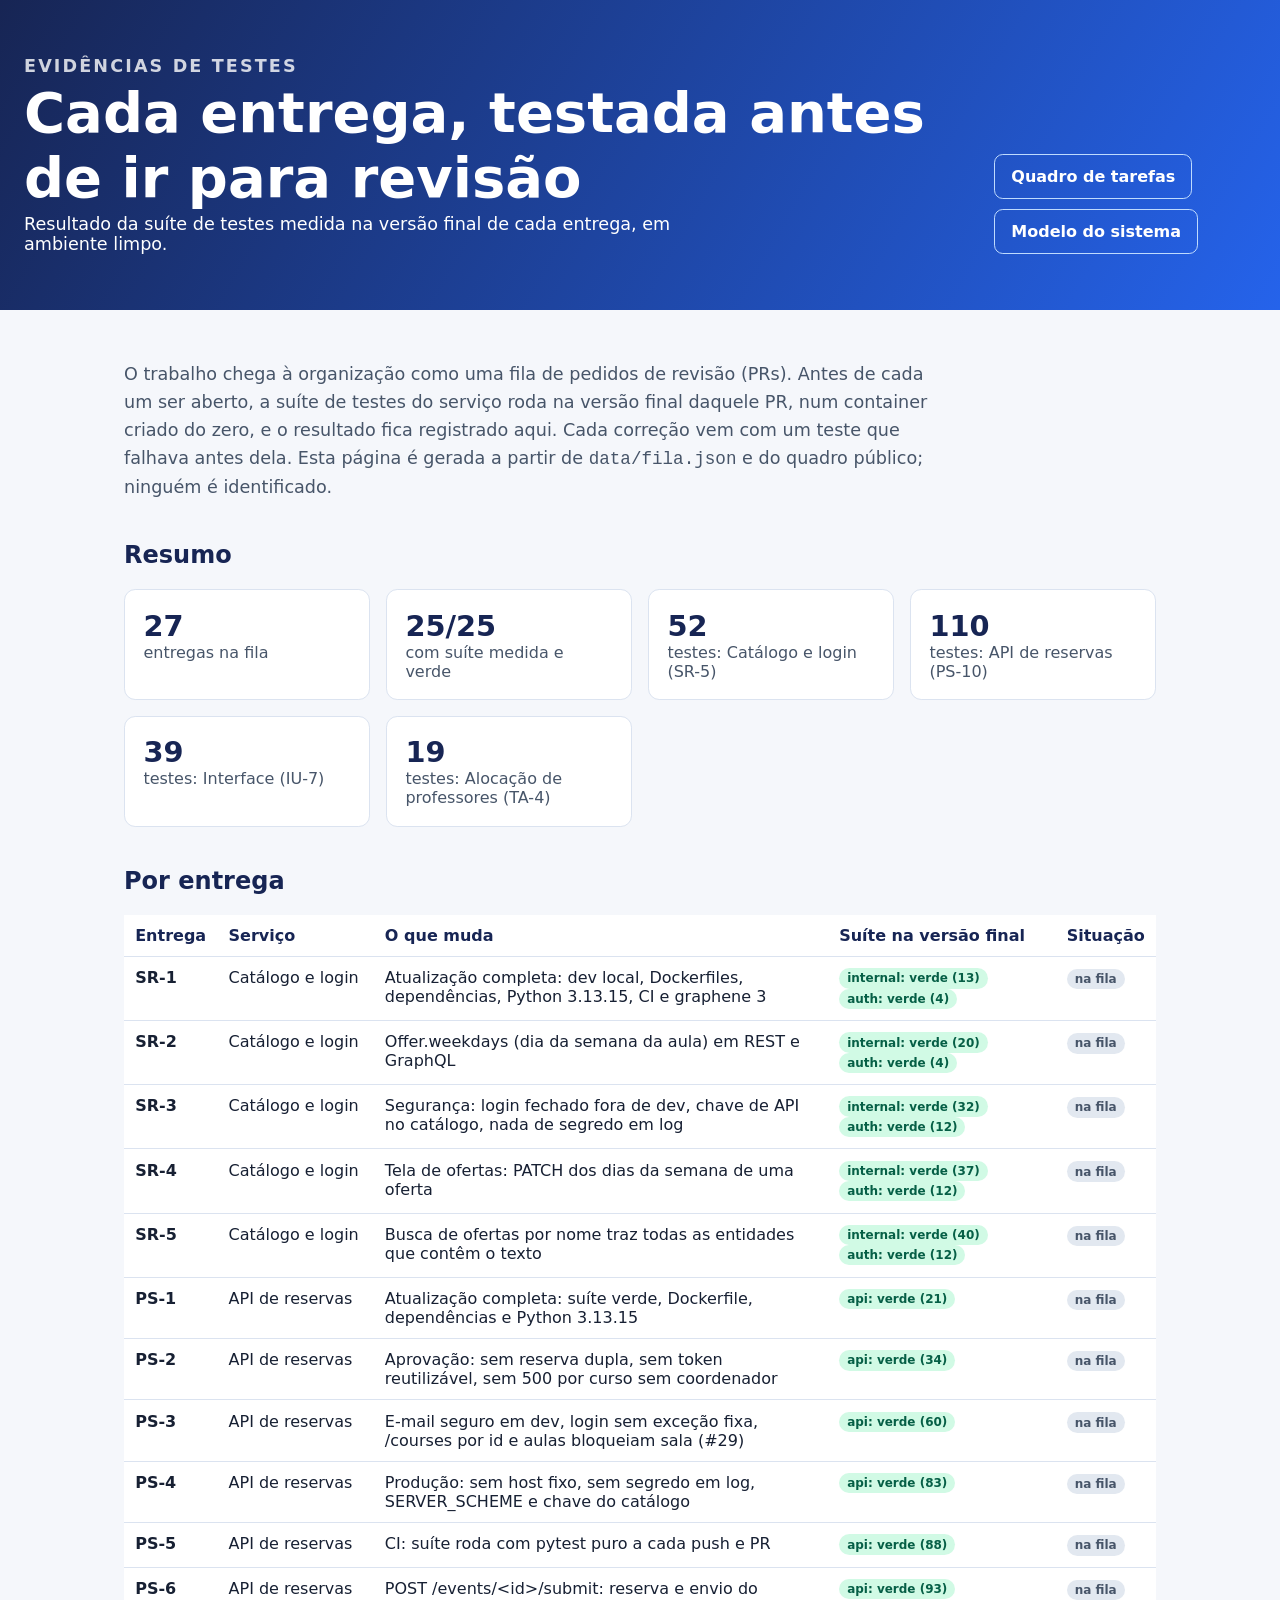
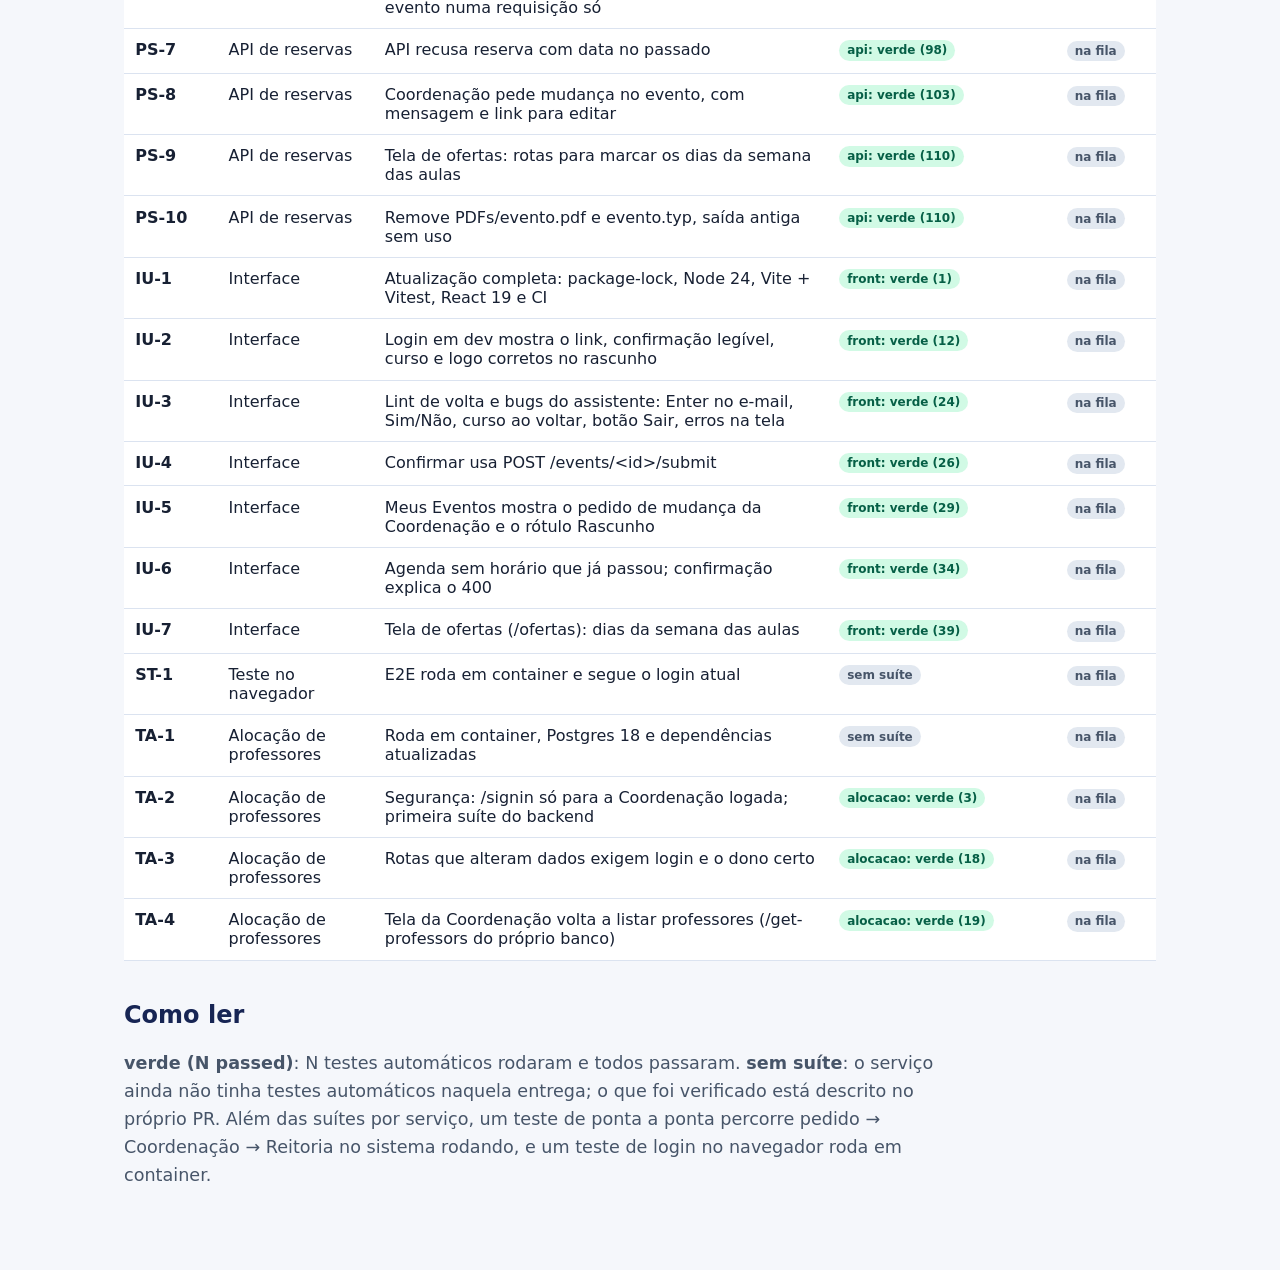
==== evidencias.html @ 8fba0ef4 "evidências de testes: página gerada do fila.json (suíte medida em cada entrega) e situação do quadro" ====
<!doctype html>
<html lang="pt-BR">
  <head>
    <meta charset="utf-8">
    <meta name="viewport" content="width=device-width, initial-scale=1">
    <meta name="description" content="Evidências de testes do sistema de reservas da UDF: suíte medida em cada entrega">
    <title>Evidências de testes | Estágio Público</title>
    <link rel="stylesheet" href="assets/style.css">
    <style>
      .spec { max-width: 1080px; margin: 0 auto; padding: 2rem 1.5rem 4rem; }
      .spec h2 { margin-top: 2.5rem; color: #172554; }
      .lead { max-width: 52rem; color: #475569; font-size: 1.1rem; line-height: 1.6; }
      .grid { display: grid; grid-template-columns: repeat(auto-fit, minmax(200px, 1fr)); gap: 1rem; }
      .panel { padding: 1.15rem; border: 1px solid #dbe3f0; border-radius: .7rem; background: #fff; }
      .panel strong { display: block; font-size: 1.8rem; color: #172554; }
      .panel span { color: #475569; }
      .tag { display: inline-block; padding: .2rem .5rem; border-radius: 999px; font-size: .75rem; font-weight: 800; white-space: nowrap; }
      .tag.ok { color: #065f46; background: #d1fae5; }
      .tag.fail { color: #991b1b; background: #fee2e2; }
      .tag.none { color: #475569; background: #e2e8f0; }
      .tag.rev { color: #075985; background: #e0f2fe; }
      .tag.done { color: #065f46; background: #d1fae5; }
      .table-wrap { overflow-x: auto; }
      table { width: 100%; border-collapse: collapse; background: #fff; }
      th, td { padding: .7rem; text-align: left; vertical-align: top; border-bottom: 1px solid #dbe3f0; }
      th { color: #172554; }
      td.suite { color: #334155; font-size: .9rem; }
      @media (max-width: 600px) { table { font-size: .85rem; } th, td { padding: .5rem; } }
    </style>
  </head>
  <body>
    <header class="hero">
      <div>
        <p class="eyebrow">EVIDÊNCIAS DE TESTES</p>
        <h1>Cada entrega, testada antes de ir para revisão</h1>
        <p>Resultado da suíte de testes medida na versão final de cada entrega, em ambiente limpo.</p>
      </div>
      <nav aria-label="Navegação">
        <a class="button" href="index.html">Quadro de tarefas</a>
        <a class="button" href="modelo.html">Modelo do sistema</a>
      </nav>
    </header>

    <main class="spec">
      <p class="lead">O trabalho chega à organização como uma fila de pedidos de revisão (PRs). Antes de cada um ser aberto, a suíte de testes do serviço roda na versão final daquele PR, num container criado do zero, e o resultado fica registrado aqui. Cada correção vem com um teste que falhava antes dela. Esta página é gerada a partir de <code>data/fila.json</code> e do quadro público; ninguém é identificado.</p>

      <h2>Resumo</h2>
      <div class="grid" id="resumo"><p>Carregando…</p></div>

      <h2>Por entrega</h2>
      <div class="table-wrap">
        <table>
          <thead><tr><th>Entrega</th><th>Serviço</th><th>O que muda</th><th>Suíte na versão final</th><th>Situação</th></tr></thead>
          <tbody id="linhas"><tr><td colspan="5">Carregando…</td></tr></tbody>
        </table>
      </div>

      <h2>Como ler</h2>
      <p class="lead"><b>verde (N passed)</b>: N testes automáticos rodaram e todos passaram. <b>sem suíte</b>: o serviço ainda não tinha testes automáticos naquela entrega; o que foi verificado está descrito no próprio PR. Além das suítes por serviço, um teste de ponta a ponta percorre pedido → Coordenação → Reitoria no sistema rodando, e um teste de login no navegador roda em container.</p>
    </main>
    <script src="assets/config.js"></script>
    <script src="assets/evidencias.js"></script>
  </body>
</html>
---- assets/style.css ----
:root { color-scheme: light; font-family: Inter, ui-sans-serif, system-ui, sans-serif; color: #172033; background: #f5f7fb; }
* { box-sizing: border-box; }
body { margin: 0; }
.hero { display: flex; justify-content: space-between; gap: 2rem; align-items: end; padding: 3.5rem max(1.5rem, calc((100vw - 1320px) / 2)); color: #fff; background: linear-gradient(120deg, #172554, #2563eb); }
.hero h1 { margin: .25rem 0; font-size: clamp(2rem, 5vw, 3.5rem); }
.hero p { margin: 0; max-width: 42rem; font-size: 1.1rem; }
.eyebrow { font-size: .8rem; font-weight: 800; letter-spacing: .12em; opacity: .8; }
nav { display: flex; flex-wrap: wrap; gap: .65rem; }
.button { display: inline-block; padding: .75rem 1rem; border: 1px solid #bfdbfe; border-radius: .55rem; color: inherit; text-decoration: none; font-weight: 700; white-space: nowrap; }
.button.primary { color: #172554; background: #fff; border-color: #fff; }
main, footer { max-width: 1320px; margin: 0 auto; padding: 1.5rem; }
.notice { padding: 1rem 1.15rem; border-left: 4px solid #2563eb; border-radius: .35rem; background: #dbeafe; }
.callout { display: flex; align-items: center; justify-content: space-between; gap: 1.5rem; margin-top: 1.25rem; padding: 1.25rem; border-radius: .75rem; color: #e2e8f0; background: #172554; }
.callout h2 { margin: .2rem 0 .55rem; color: #fff; font-size: 1.35rem; }
.callout p { margin: 0; max-width: 52rem; }
.callout .eyebrow { color: #bfdbfe; }
.button.dark { border-color: #93c5fd; }
.button.dark:hover { color: #172554; background: #fff; }
.status { min-height: 1.4rem; color: #475569; }
.board { display: grid; grid-template-columns: repeat(5, minmax(230px, 1fr)); gap: 1rem; overflow-x: auto; padding-bottom: 1rem; }
.column { min-width: 230px; padding: 1rem; border-radius: .75rem; background: #e8edf7; }
.column h2 { margin: 0 0 .85rem; font-size: 1rem; }
.count { color: #64748b; font-weight: 500; }
.card { display: block; margin: .7rem 0; padding: 1rem; border-radius: .6rem; color: #172033; background: white; box-shadow: 0 1px 2px #17203318; text-decoration: none; }
.card:hover { outline: 2px solid #60a5fa; }
.card h3 { margin: 0 0 .5rem; font-size: .98rem; }
.card p, .card small { margin: 0; color: #475569; }
.empty { color: #64748b; font-size: .9rem; }
footer { color: #64748b; font-size: .9rem; }
@media (max-width: 760px) { .hero, .callout { align-items: start; flex-direction: column; } .hero { padding: 2rem 1.5rem; } .board { grid-template-columns: repeat(5, minmax(260px, 1fr)); } }
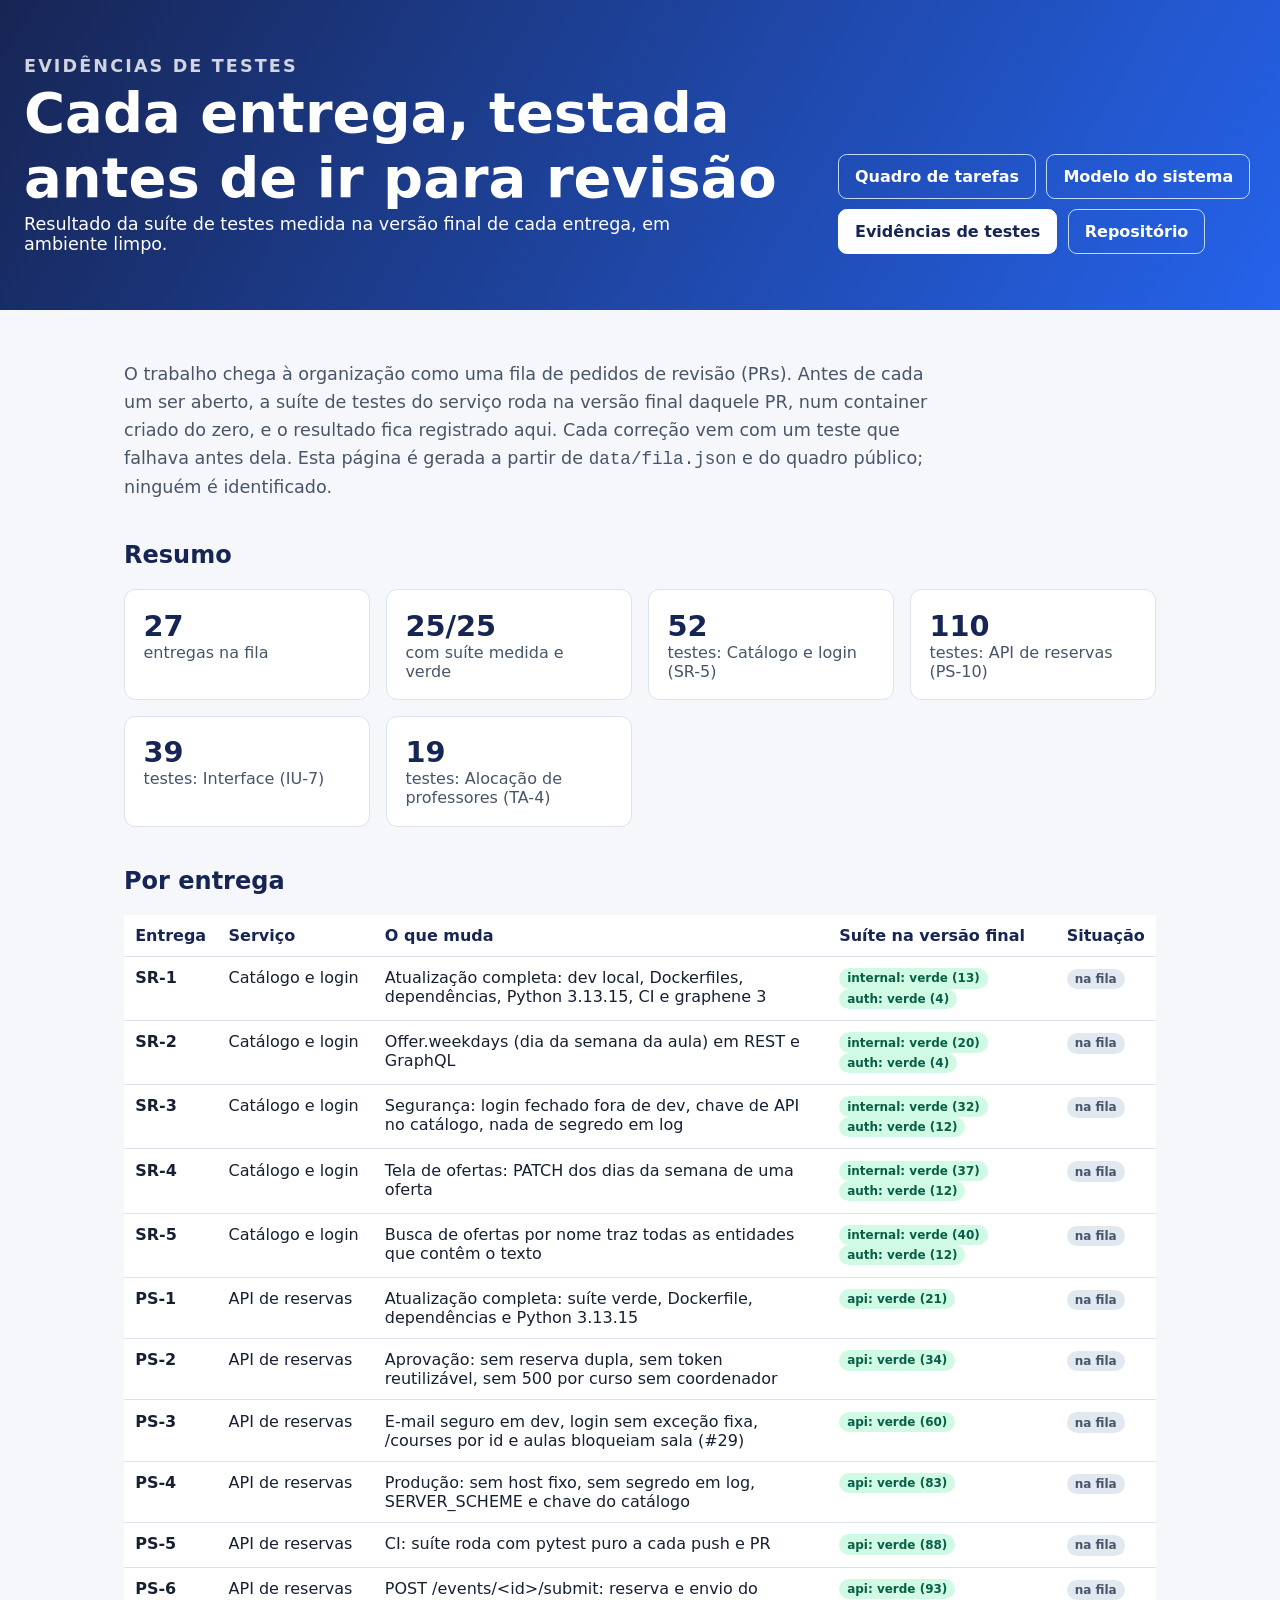
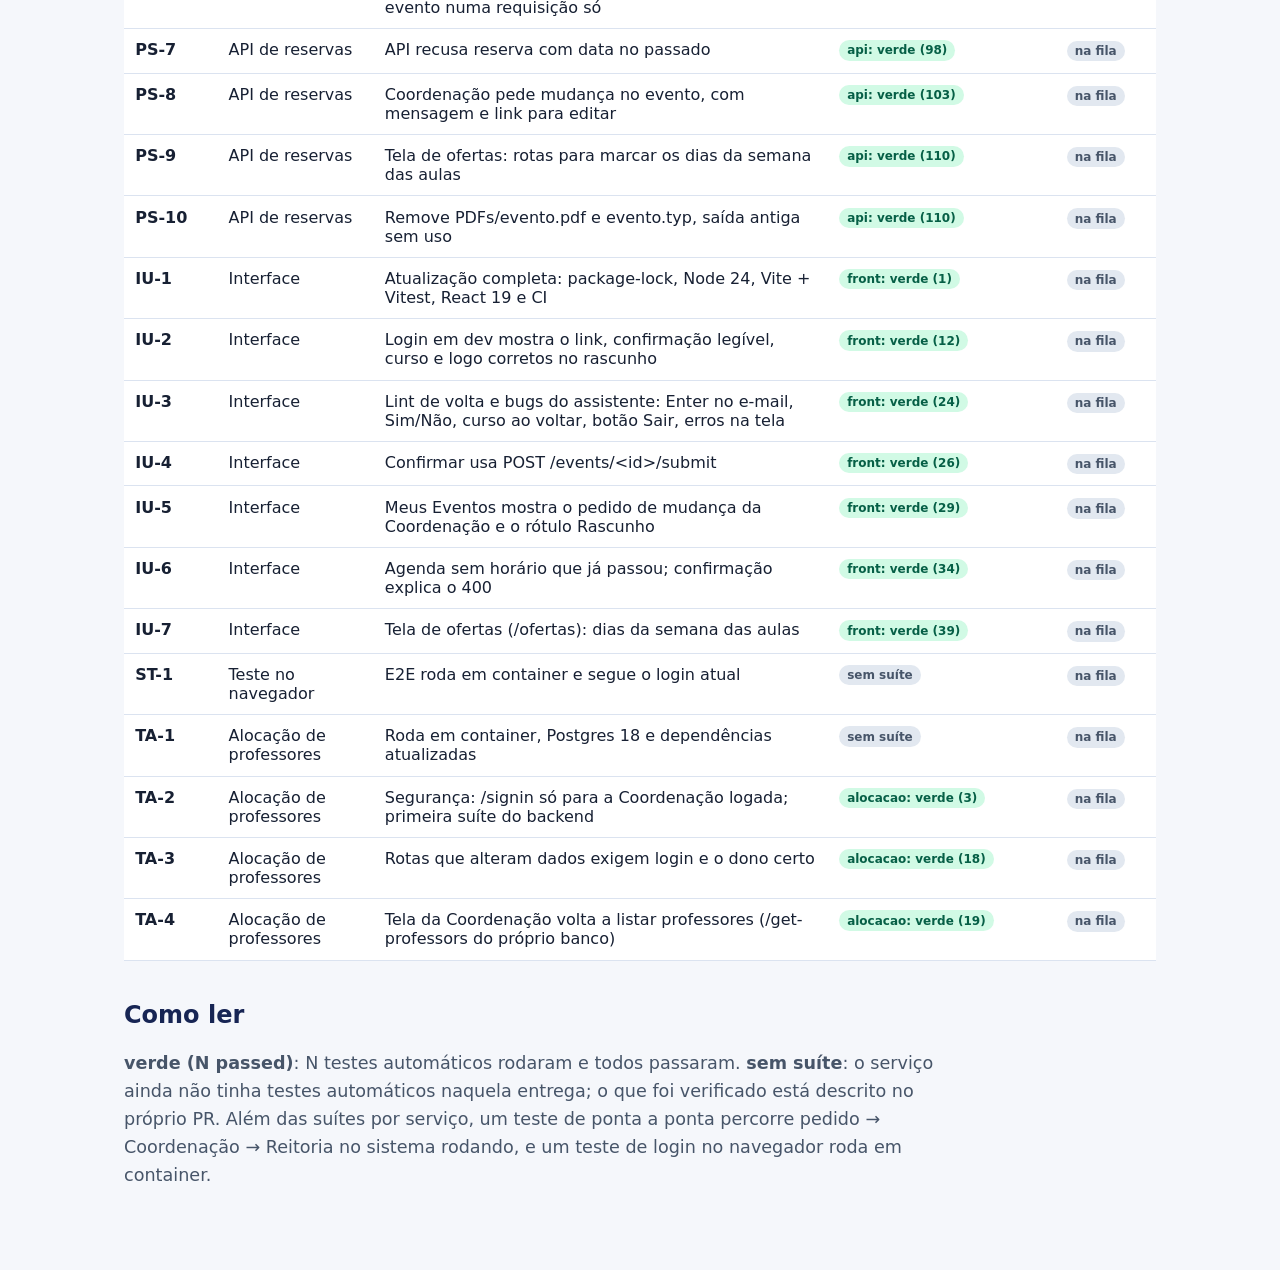
==== commit e26c08d9: "quadro com o fluxo real: pendências em Ideias, próximo de cada repo em Em andamento, dicas por colun" ====
--- a/evidencias.html
+++ b/evidencias.html
@@ -38,6 +38,8 @@
       <nav aria-label="Navegação">
         <a class="button" href="index.html">Quadro de tarefas</a>
         <a class="button" href="modelo.html">Modelo do sistema</a>
+        <a class="button primary" href="evidencias.html" aria-current="page">Evidências de testes</a>
+        <a class="button" href="https://github.com/Lucasdoreac/estagio-publico">Repositório</a>
       </nav>
     </header>
 
--- a/assets/style.css
+++ b/assets/style.css
@@ -28,3 +28,4 @@
 .empty { color: #64748b; font-size: .9rem; }
 footer { color: #64748b; font-size: .9rem; }
 @media (max-width: 760px) { .hero, .callout { align-items: start; flex-direction: column; } .hero { padding: 2rem 1.5rem; } .board { grid-template-columns: repeat(5, minmax(260px, 1fr)); } }
+.hint { color: #64748b; font-size: .8rem; margin: -.25rem 0 .6rem; }
